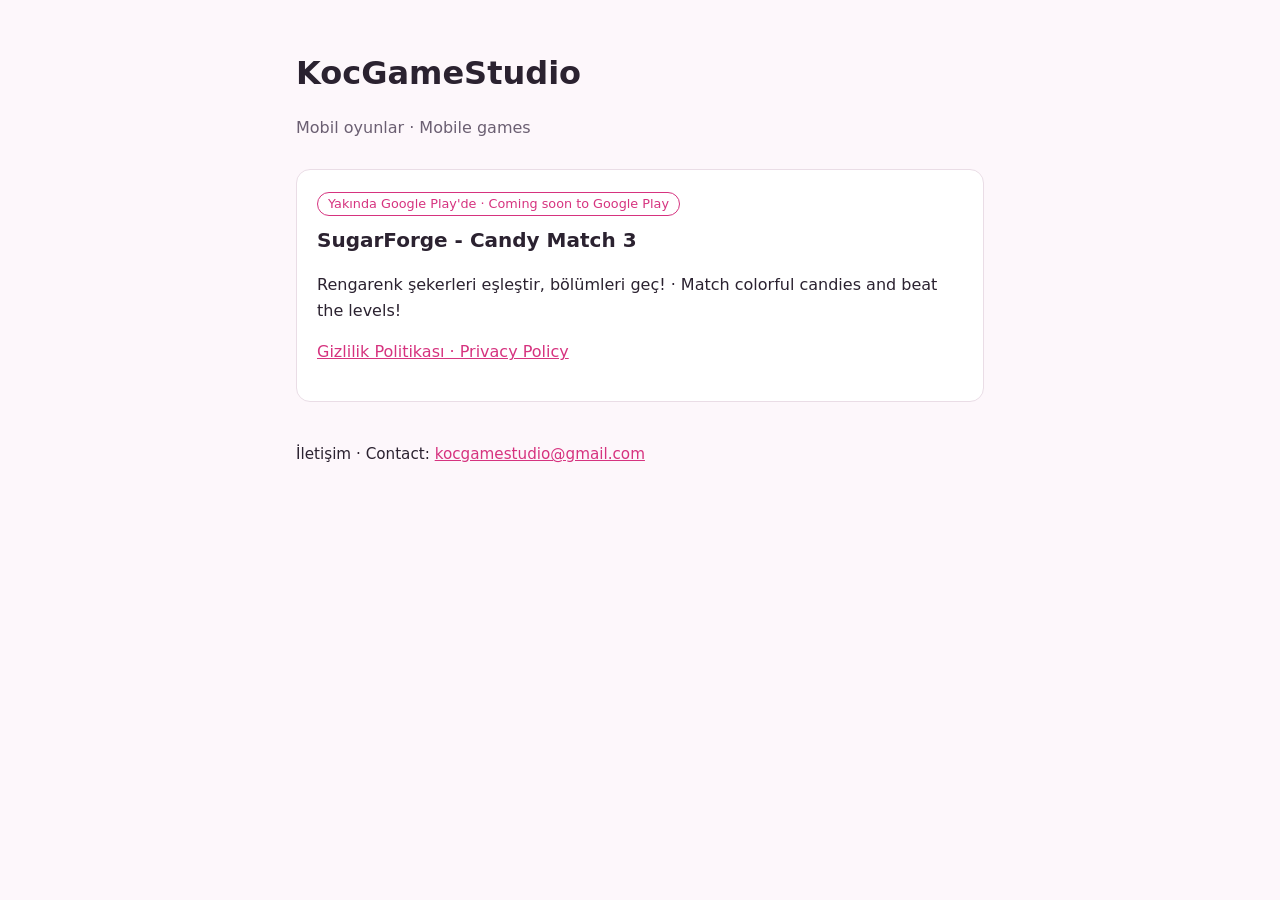
==== index.html @ b7be0c3c "Add files via upload" ====
<!doctype html>
<html lang="tr">
<head>
<meta charset="utf-8">
<meta name="viewport" content="width=device-width, initial-scale=1">
<title>KocGameStudio</title>
<meta name="description" content="KocGameStudio – mobil oyunlar. SugarForge - Candy Match 3.">
<style>
  :root {
    --bg: #fdf7fb;
    --surface: #ffffff;
    --text: #2b2230;
    --muted: #6b5f72;
    --accent: #d6337f;
    --border: #eadde6;
  }
  @media (prefers-color-scheme: dark) {
    :root {
      --bg: #1b1620;
      --surface: #241d2a;
      --text: #f1e9f4;
      --muted: #b5a8bd;
      --accent: #ff6fae;
      --border: #3a3041;
    }
  }
  * { box-sizing: border-box; }
  body {
    margin: 0;
    background: var(--bg);
    color: var(--text);
    font: 16px/1.6 system-ui, -apple-system, "Segoe UI", Roboto, Arial, sans-serif;
  }
  main { max-width: 720px; margin: 0 auto; padding: 48px 16px 64px; }
  h1 { font-size: 2rem; margin: 0 0 4px; }
  .muted { color: var(--muted); }
  .card {
    background: var(--surface);
    border: 1px solid var(--border);
    border-radius: 14px;
    padding: 20px;
    margin-top: 28px;
  }
  .card h2 { margin: 0 0 4px; font-size: 1.25rem; }
  .badge {
    display: inline-block;
    font-size: 0.8rem;
    color: var(--accent);
    border: 1px solid var(--accent);
    border-radius: 999px;
    padding: 1px 10px;
    margin-bottom: 8px;
  }
  a { color: var(--accent); }
  footer { margin-top: 40px; font-size: 0.95rem; }
</style>
</head>
<body>
<main>
  <h1>KocGameStudio</h1>
  <p class="muted">Mobil oyunlar · Mobile games</p>

  <section class="card">
    <span class="badge">Yakında Google Play'de · Coming soon to Google Play</span>
    <h2>SugarForge - Candy Match 3</h2>
    <p>Rengarenk şekerleri eşleştir, bölümleri geç! · Match colorful candies and beat the levels!</p>
    <p><a href="privacy-policy.html">Gizlilik Politikası · Privacy Policy</a></p>
  </section>

  <footer>
    <p>İletişim · Contact: <a href="mailto:kocgamestudio@gmail.com">kocgamestudio@gmail.com</a></p>
  </footer>
</main>
</body>
</html>
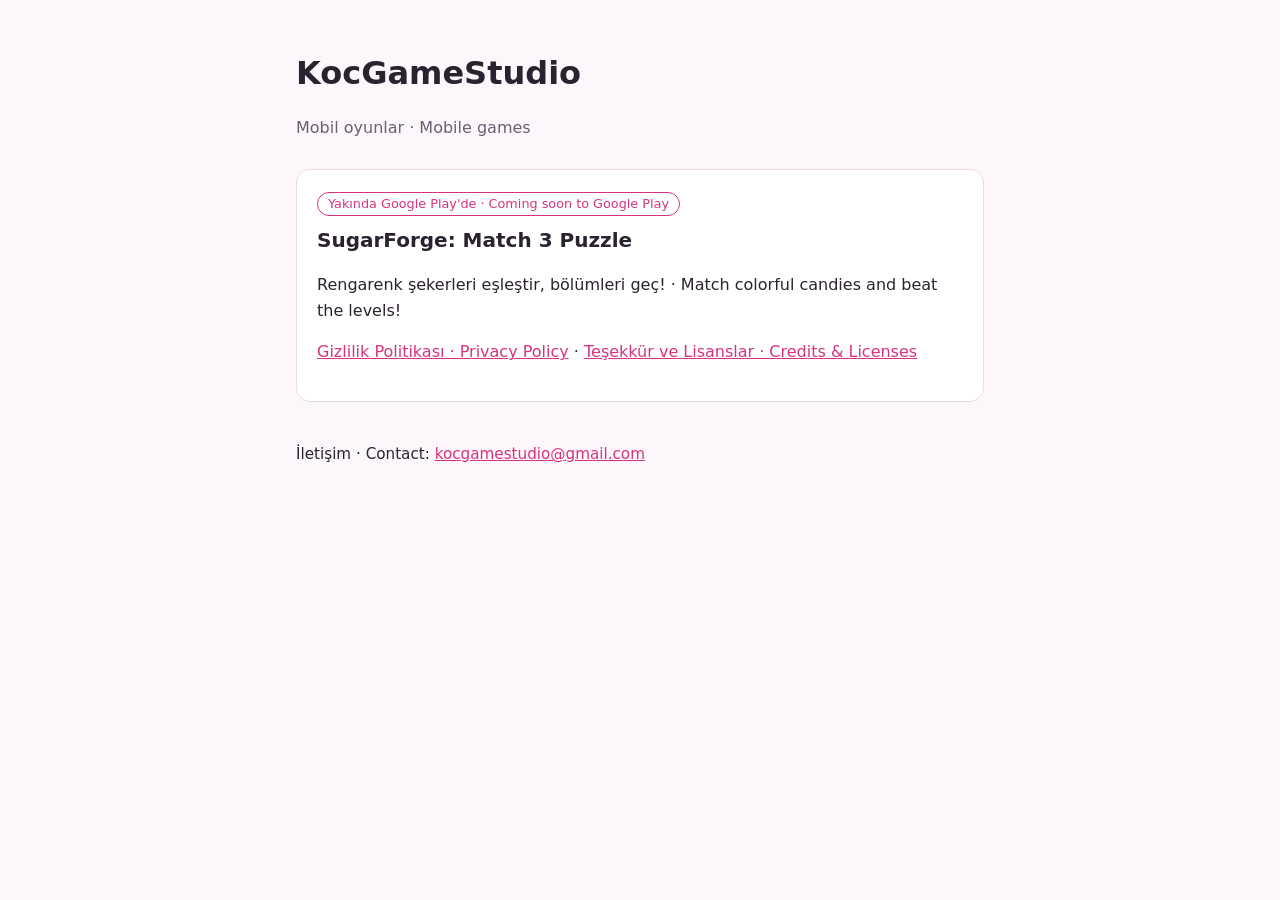
==== commit 8c8ff525: "Add files via upload" ====
--- a/index.html
+++ b/index.html
@@ -4,7 +4,7 @@
 <meta charset="utf-8">
 <meta name="viewport" content="width=device-width, initial-scale=1">
 <title>KocGameStudio</title>
-<meta name="description" content="KocGameStudio – mobil oyunlar. SugarForge - Candy Match 3.">
+<meta name="description" content="KocGameStudio – mobil oyunlar. SugarForge: Match 3 Puzzle.">
 <style>
   :root {
     --bg: #fdf7fb;
@@ -62,9 +62,10 @@
 
   <section class="card">
     <span class="badge">Yakında Google Play'de · Coming soon to Google Play</span>
-    <h2>SugarForge - Candy Match 3</h2>
+    <h2>SugarForge: Match 3 Puzzle</h2>
     <p>Rengarenk şekerleri eşleştir, bölümleri geç! · Match colorful candies and beat the levels!</p>
-    <p><a href="privacy-policy.html">Gizlilik Politikası · Privacy Policy</a></p>
+    <p><a href="privacy-policy.html">Gizlilik Politikası · Privacy Policy</a> ·
+       <a href="credits.html">Teşekkür ve Lisanslar · Credits &amp; Licenses</a></p>
   </section>
 
   <footer>
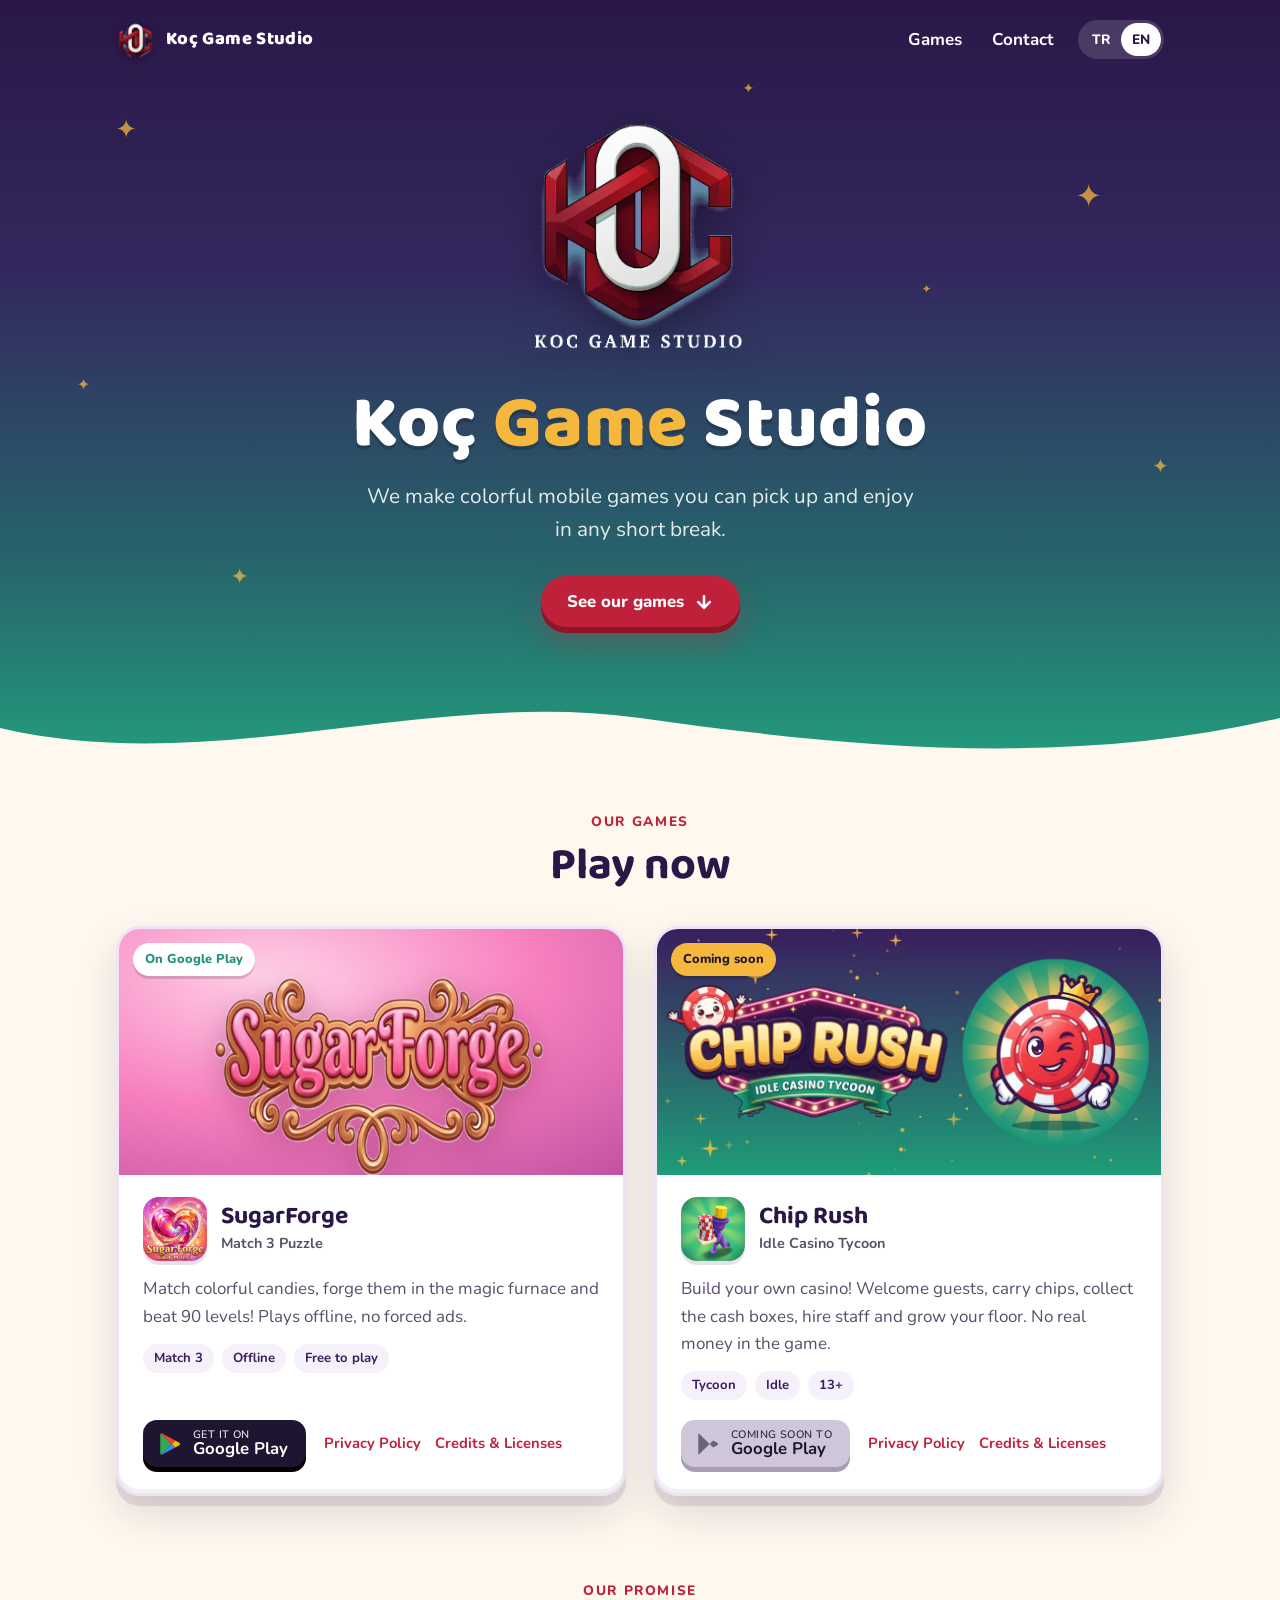
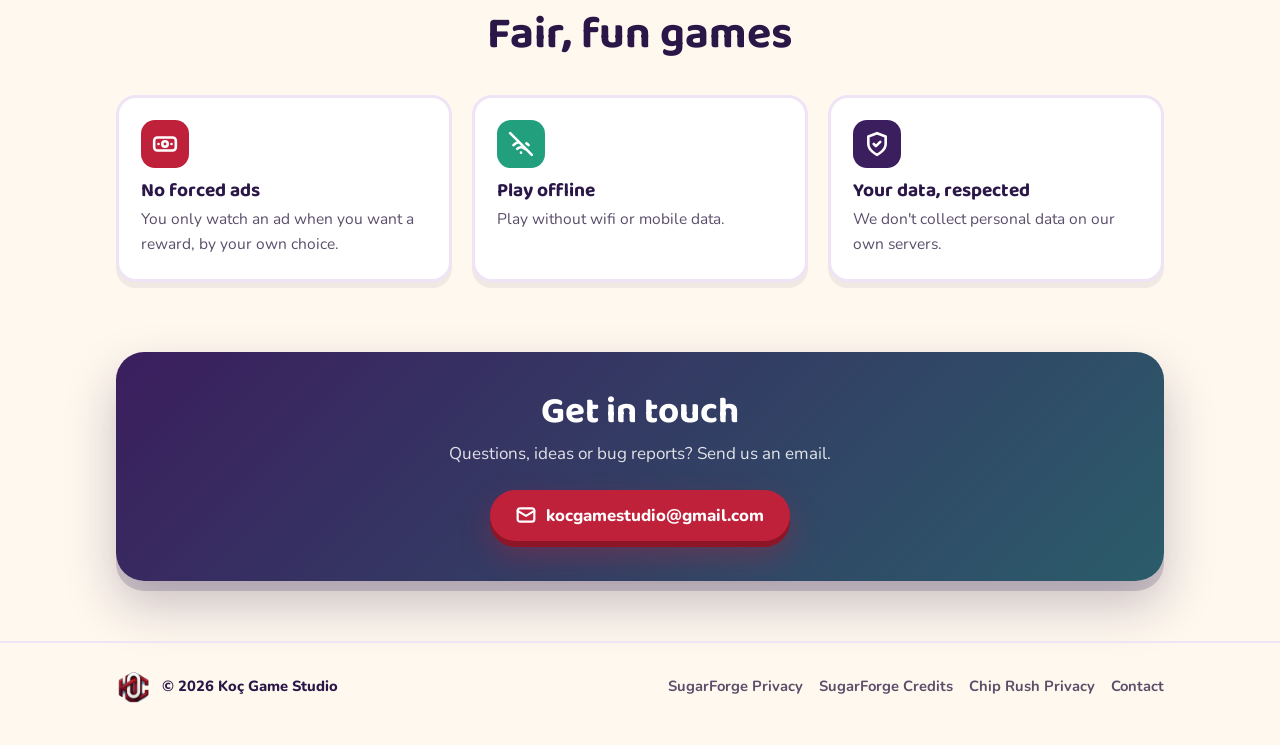
==== commit a44e27f3: "Add files via upload" ====
--- a/index.html
+++ b/index.html
@@ -3,74 +3,384 @@
 <head>
 <meta charset="utf-8">
 <meta name="viewport" content="width=device-width, initial-scale=1">
-<title>KocGameStudio</title>
-<meta name="description" content="KocGameStudio – mobil oyunlar. SugarForge: Match 3 Puzzle.">
+<title>Koç Game Studio</title>
+<meta name="description" content="Koç Game Studio – mobil oyunlar. SugarForge: Şeker Eşleştirme ve Chip Rush: Idle Casino Tycoon.">
+<meta property="og:title" content="Koç Game Studio">
+<meta property="og:description" content="Mobil oyunlar · Mobile games">
+<meta property="og:image" content="https://kocgamestudioo.github.io/assets/koc-logo.png">
+<meta name="theme-color" content="#3B1E5E">
+<link rel="icon" type="image/png" href="assets/favicon.png">
+<link rel="preconnect" href="https://fonts.googleapis.com">
+<link rel="preconnect" href="https://fonts.gstatic.com" crossorigin>
+<link href="https://fonts.googleapis.com/css2?family=Baloo+2:wght@600;700;800&family=Nunito:wght@400;600;700;800&display=swap" rel="stylesheet">
 <style>
   :root {
-    --bg: #fdf7fb;
-    --surface: #ffffff;
-    --text: #2b2230;
-    --muted: #6b5f72;
-    --accent: #d6337f;
-    --border: #eadde6;
-  }
-  @media (prefers-color-scheme: dark) {
-    :root {
-      --bg: #1b1620;
-      --surface: #241d2a;
-      --text: #f1e9f4;
-      --muted: #b5a8bd;
-      --accent: #ff6fae;
-      --border: #3a3041;
-    }
+    --night: #2A1748;
+    --night-2: #3B1E5E;
+    --teal: #1F8F7A;
+    --emerald: #22A07E;
+    --koc-red: #C0213A;
+    --koc-red-dark: #8E1528;
+    --gold: #F5B83D;
+    --pink: #EC4899;
+    --cream: #FFF8EE;
+    --ink: #1E1530;
+    --ink-soft: #5B4E6B;
+    --card: #FFFFFF;
+    --line: #EFE4F5;
+    --radius: 24px;
+    --clay: 0 10px 0 rgba(42, 23, 72, .10), 0 18px 40px rgba(42, 23, 72, .14), inset 0 -4px 0 rgba(42, 23, 72, .06);
   }
   * { box-sizing: border-box; }
+  html { scroll-behavior: smooth; }
   body {
     margin: 0;
-    background: var(--bg);
-    color: var(--text);
-    font: 16px/1.6 system-ui, -apple-system, "Segoe UI", Roboto, Arial, sans-serif;
-  }
-  main { max-width: 720px; margin: 0 auto; padding: 48px 16px 64px; }
-  h1 { font-size: 2rem; margin: 0 0 4px; }
-  .muted { color: var(--muted); }
-  .card {
-    background: var(--surface);
-    border: 1px solid var(--border);
-    border-radius: 14px;
-    padding: 20px;
-    margin-top: 28px;
-  }
-  .card h2 { margin: 0 0 4px; font-size: 1.25rem; }
+    background: var(--cream);
+    color: var(--ink);
+    font: 17px/1.6 "Nunito", system-ui, -apple-system, "Segoe UI", Roboto, Arial, sans-serif;
+    -webkit-font-smoothing: antialiased;
+  }
+  h1, h2, h3 { font-family: "Baloo 2", "Nunito", sans-serif; line-height: 1.1; margin: 0; }
+  a { color: inherit; }
+  img { display: block; max-width: 100%; }
+  .wrap { max-width: 1080px; margin: 0 auto; padding: 0 16px; }
+
+  /* ---------- top bar ---------- */
+  .bar {
+    position: absolute; inset: 0 0 auto 0; z-index: 5;
+    display: flex; align-items: center; justify-content: space-between;
+    max-width: 1080px; margin: 0 auto; padding: 18px 16px;
+  }
+  .brand { display: flex; align-items: center; gap: 10px; text-decoration: none; color: #fff; font-family: "Baloo 2"; font-weight: 800; font-size: 1.15rem; letter-spacing: .02em; }
+  .brand img { width: 40px; height: 40px; filter: drop-shadow(0 2px 4px rgba(0,0,0,.35)); }
+  .bar nav { display: flex; align-items: center; gap: 6px; }
+  .bar nav a { color: #fff; text-decoration: none; font-weight: 700; padding: 8px 12px; border-radius: 999px; transition: background .2s; }
+  .bar nav a:hover { background: rgba(255,255,255,.14); }
+  .lang { display: inline-flex; background: rgba(255,255,255,.14); border-radius: 999px; padding: 3px; margin-left: 6px; }
+  .lang button { all: unset; cursor: pointer; color: #fff; font-weight: 800; font-size: .85rem; padding: 6px 11px; border-radius: 999px; transition: background .2s, color .2s; }
+  .lang button[aria-pressed="true"] { background: #fff; color: var(--night); }
+  .lang button:focus-visible, .bar nav a:focus-visible { outline: 3px solid var(--gold); outline-offset: 2px; }
+
+  /* ---------- hero ---------- */
+  .hero {
+    position: relative; overflow: hidden; color: #fff; text-align: center;
+    background: linear-gradient(180deg, var(--night) 0%, #33285E 35%, #26646B 72%, var(--emerald) 100%);
+    padding: 120px 0 150px;
+  }
+  .stars { position: absolute; inset: 0; pointer-events: none; }
+  .stars span { position: absolute; color: var(--gold); opacity: .75; animation: twinkle 3.2s ease-in-out infinite; }
+  @keyframes twinkle { 0%,100% { opacity: .25; transform: scale(.8); } 50% { opacity: .95; transform: scale(1.1); } }
+  .logo-tile {
+    position: relative; width: 230px; margin: 0 auto 22px;
+    animation: float 5s ease-in-out infinite;
+  }
+  .logo-tile::before {
+    content: ""; position: absolute; inset: 8% 4% 14%; border-radius: 50%; z-index: -1;
+    background: radial-gradient(circle, rgba(192,33,58,.55) 0%, rgba(34,160,126,.35) 45%, transparent 72%);
+    filter: blur(18px);
+  }
+  .logo-tile img { width: 100%; height: auto; filter: drop-shadow(0 10px 18px rgba(0,0,0,.35)); }
+  @keyframes float { 0%,100% { transform: translateY(0); } 50% { transform: translateY(-10px); } }
+  .hero h1 { font-size: clamp(2.6rem, 7vw, 4.6rem); font-weight: 800; letter-spacing: .01em; text-shadow: 0 4px 0 rgba(0,0,0,.18); }
+  .hero h1 em { font-style: normal; color: var(--gold); }
+  .hero p.lead { font-size: clamp(1.05rem, 2.4vw, 1.3rem); max-width: 560px; margin: 14px auto 30px; color: rgba(255,255,255,.88); }
+  .btn {
+    display: inline-flex; align-items: center; gap: 10px; cursor: pointer;
+    font: 800 1.05rem "Nunito", sans-serif; text-decoration: none;
+    padding: 14px 26px; border-radius: 999px; border: 0;
+    transition: transform .2s ease-out, box-shadow .2s ease-out, filter .2s;
+  }
+  .btn:hover { transform: translateY(-2px); filter: brightness(1.05); }
+  .btn:active { transform: translateY(2px); }
+  .btn:focus-visible { outline: 3px solid var(--gold); outline-offset: 3px; }
+  .btn-red { background: var(--koc-red); color: #fff; box-shadow: 0 6px 0 var(--koc-red-dark), 0 14px 30px rgba(192,33,58,.35); }
+  .btn-red:active { box-shadow: 0 2px 0 var(--koc-red-dark); }
+  .wave { position: absolute; left: 0; right: 0; bottom: -1px; width: 100%; height: 90px; }
+
+  /* ---------- games ---------- */
+  section.games { padding: 30px 0 70px; }
+  .eyebrow { display: inline-block; font-weight: 800; font-size: .85rem; letter-spacing: .12em; text-transform: uppercase; color: var(--koc-red); margin-bottom: 8px; }
+  .section-head { text-align: center; margin-bottom: 36px; }
+  .section-head h2 { font-size: clamp(2rem, 5vw, 2.8rem); color: var(--night); }
+  .grid { display: grid; grid-template-columns: repeat(auto-fit, minmax(300px, 1fr)); gap: 28px; }
+
+  .game {
+    background: var(--card); border-radius: var(--radius); overflow: hidden;
+    border: 3px solid var(--line); box-shadow: var(--clay);
+    display: flex; flex-direction: column;
+    transition: transform .25s ease-out, box-shadow .25s ease-out;
+  }
+  .game:hover { transform: translateY(-6px); box-shadow: 0 16px 0 rgba(42,23,72,.08), 0 28px 50px rgba(42,23,72,.18), inset 0 -4px 0 rgba(42,23,72,.06); }
+  .cover { position: relative; aspect-ratio: 1024 / 500; display: grid; place-items: center; overflow: hidden; }
+  .cover.sf { background: radial-gradient(120% 120% at 30% 20%, #FFD1E8 0%, #F77FBE 45%, #B4469A 100%); }
+  .cover.sf img { width: 78%; filter: drop-shadow(0 8px 16px rgba(120, 30, 80, .35)); }
+  .cover.cr img { width: 100%; height: 100%; object-fit: cover; }
   .badge {
-    display: inline-block;
-    font-size: 0.8rem;
-    color: var(--accent);
-    border: 1px solid var(--accent);
-    border-radius: 999px;
-    padding: 1px 10px;
-    margin-bottom: 8px;
-  }
-  a { color: var(--accent); }
-  footer { margin-top: 40px; font-size: 0.95rem; }
+    position: absolute; top: 14px; left: 14px;
+    font-weight: 800; font-size: .8rem; padding: 6px 12px; border-radius: 999px;
+    box-shadow: 0 3px 0 rgba(0,0,0,.15);
+  }
+  .badge.live { background: #fff; color: var(--teal); }
+  .badge.soon { background: var(--gold); color: var(--ink); }
+  .game-body { padding: 22px 24px 26px; display: flex; flex-direction: column; gap: 14px; flex: 1; }
+  .game-title { display: flex; align-items: center; gap: 14px; }
+  .game-title img { width: 64px; height: 64px; border-radius: 16px; box-shadow: 0 4px 0 rgba(42,23,72,.12); flex: none; }
+  .game-title h3 { font-size: 1.55rem; color: var(--night); }
+  .game-title small { display: block; color: var(--ink-soft); font-weight: 700; font-size: .9rem; margin-top: 2px; }
+  .game p { margin: 0; color: var(--ink-soft); }
+  .tags { display: flex; flex-wrap: wrap; gap: 8px; }
+  .tags span { background: #F6F0FA; color: var(--night-2); font-weight: 700; font-size: .82rem; padding: 4px 11px; border-radius: 999px; }
+  .game-foot { margin-top: auto; display: flex; flex-wrap: wrap; align-items: center; gap: 12px 18px; padding-top: 6px; }
+  .play {
+    display: inline-flex; align-items: center; gap: 10px; text-decoration: none; cursor: pointer;
+    background: var(--ink); color: #fff; padding: 9px 18px 9px 14px; border-radius: 14px;
+    box-shadow: 0 5px 0 #000; transition: transform .2s ease-out, box-shadow .2s ease-out;
+  }
+  .play:hover { transform: translateY(-2px); }
+  .play:active { transform: translateY(3px); box-shadow: 0 2px 0 #000; }
+  .play:focus-visible { outline: 3px solid var(--gold); outline-offset: 3px; }
+  .play svg { width: 26px; height: 26px; }
+  .play span { line-height: 1.05; }
+  .play small { display: block; font-size: .68rem; font-weight: 600; opacity: .85; letter-spacing: .04em; }
+  .play b { font-size: 1.05rem; }
+  .play.disabled { background: #CFC6D9; color: var(--ink); box-shadow: 0 5px 0 #A99DB6; cursor: default; }
+  .play.disabled:hover { transform: none; }
+  .links { display: flex; flex-wrap: wrap; gap: 6px 14px; font-size: .92rem; font-weight: 700; }
+  .links a { color: var(--koc-red); text-decoration: none; }
+  .links a:hover { text-decoration: underline; }
+  .links a:focus-visible { outline: 3px solid var(--gold); outline-offset: 2px; border-radius: 4px; }
+  .links .muted { color: var(--ink-soft); font-weight: 600; }
+
+  /* ---------- about / values ---------- */
+  section.about { padding: 10px 0 70px; }
+  .values { display: grid; grid-template-columns: repeat(auto-fit, minmax(220px, 1fr)); gap: 20px; }
+  .value { background: var(--card); border: 3px solid var(--line); border-radius: 20px; padding: 22px; box-shadow: 0 6px 0 rgba(42,23,72,.07); }
+  .value .ic { width: 48px; height: 48px; border-radius: 14px; display: grid; place-items: center; margin-bottom: 12px; color: #fff; }
+  .value .ic svg { width: 26px; height: 26px; }
+  .value h3 { font-size: 1.2rem; color: var(--night); margin-bottom: 6px; }
+  .value p { margin: 0; color: var(--ink-soft); font-size: .97rem; }
+
+  /* ---------- contact / footer ---------- */
+  .contact {
+    background: linear-gradient(135deg, var(--night-2), #2B5C6A); color: #fff;
+    border-radius: 28px; padding: 40px 28px; text-align: center; margin-bottom: 60px;
+    box-shadow: 0 10px 0 rgba(42,23,72,.18), 0 24px 50px rgba(42,23,72,.25);
+  }
+  .contact h2 { font-size: clamp(1.7rem, 4vw, 2.3rem); margin-bottom: 8px; }
+  .contact p { margin: 0 0 22px; color: rgba(255,255,255,.85); }
+  footer { border-top: 2px solid var(--line); padding: 26px 0 40px; color: var(--ink-soft); font-size: .92rem; }
+  footer .wrap { display: flex; flex-wrap: wrap; align-items: center; justify-content: space-between; gap: 14px; }
+  footer .f-brand { display: flex; align-items: center; gap: 10px; font-weight: 800; color: var(--night); }
+  footer .f-brand img { width: 36px; height: 36px; }
+  footer nav { display: flex; flex-wrap: wrap; gap: 6px 16px; }
+  footer a { color: var(--ink-soft); text-decoration: none; font-weight: 700; }
+  footer a:hover { color: var(--koc-red); }
+
+  html[lang="en"] .tr, html:not([lang="en"]) .en { display: none !important; }
+
+  @media (max-width: 640px) {
+    .bar nav a.nav-link { display: none; }
+    .hero { padding: 104px 0 130px; }
+    .logo-tile { width: 180px; }
+    .game-body { padding: 20px; }
+  }
+  @media (prefers-reduced-motion: reduce) {
+    *, *::before, *::after { animation: none !important; transition: none !important; }
+    html { scroll-behavior: auto; }
+  }
 </style>
 </head>
 <body>
+
+<header class="hero" id="top">
+  <div class="bar">
+    <a class="brand" href="#top"><img src="assets/koc-mark.png" alt="">Koç Game Studio</a>
+    <nav aria-label="Menü">
+      <a class="nav-link" href="#games"><span class="tr">Oyunlar</span><span class="en">Games</span></a>
+      <a class="nav-link" href="#contact"><span class="tr">İletişim</span><span class="en">Contact</span></a>
+      <div class="lang" role="group" aria-label="Dil / Language">
+        <button type="button" data-lang="tr" aria-pressed="true">TR</button>
+        <button type="button" data-lang="en" aria-pressed="false">EN</button>
+      </div>
+    </nav>
+  </div>
+
+  <div class="stars" aria-hidden="true">
+    <span style="top:14%;left:9%;font-size:26px">✦</span>
+    <span style="top:22%;left:84%;font-size:32px;animation-delay:.8s">✦</span>
+    <span style="top:48%;left:6%;font-size:16px;animation-delay:1.6s">✦</span>
+    <span style="top:58%;left:90%;font-size:20px;animation-delay:.4s">✦</span>
+    <span style="top:10%;left:58%;font-size:14px;animation-delay:2.2s">✦</span>
+    <span style="top:72%;left:18%;font-size:22px;animation-delay:1.1s">✦</span>
+    <span style="top:36%;left:72%;font-size:12px;animation-delay:2.6s">✦</span>
+  </div>
+
+  <div class="wrap">
+    <div class="logo-tile"><img src="assets/koc-logo.png" alt="Koç Game Studio logosu" width="252" height="266"></div>
+    <h1>Koç <em>Game</em> Studio</h1>
+    <p class="lead">
+      <span class="tr">Kısa molalarda açıp keyifle oynanan, rengarenk mobil oyunlar yapıyoruz.</span>
+      <span class="en">We make colorful mobile games you can pick up and enjoy in any short break.</span>
+    </p>
+    <a class="btn btn-red" href="#games">
+      <span class="tr">Oyunlarımızı gör</span><span class="en">See our games</span>
+      <svg width="20" height="20" viewBox="0 0 24 24" fill="none" stroke="currentColor" stroke-width="3" stroke-linecap="round" stroke-linejoin="round" aria-hidden="true"><path d="M12 5v14M5 12l7 7 7-7"/></svg>
+    </a>
+  </div>
+
+  <svg class="wave" viewBox="0 0 1440 90" preserveAspectRatio="none" aria-hidden="true"><path d="M0 40 C 240 90 480 0 720 30 S 1200 80 1440 30 V 90 H 0 Z" fill="#FFF8EE"/></svg>
+</header>
+
 <main>
-  <h1>KocGameStudio</h1>
-  <p class="muted">Mobil oyunlar · Mobile games</p>
-
-  <section class="card">
-    <span class="badge">Yakında Google Play'de · Coming soon to Google Play</span>
-    <h2>SugarForge: Match 3 Puzzle</h2>
-    <p>Rengarenk şekerleri eşleştir, bölümleri geç! · Match colorful candies and beat the levels!</p>
-    <p><a href="privacy-policy.html">Gizlilik Politikası · Privacy Policy</a> ·
-       <a href="credits.html">Teşekkür ve Lisanslar · Credits &amp; Licenses</a></p>
+  <section class="games" id="games">
+    <div class="wrap">
+      <div class="section-head">
+        <span class="eyebrow"><span class="tr">Oyunlarımız</span><span class="en">Our games</span></span>
+        <h2><span class="tr">Hemen oyna</span><span class="en">Play now</span></h2>
+      </div>
+
+      <div class="grid">
+        <!-- SugarForge -->
+        <article class="game">
+          <div class="cover sf">
+            <span class="badge live"><span class="tr">Google Play'de</span><span class="en">On Google Play</span></span>
+            <img src="assets/sugarforge-logo.png" alt="SugarForge" width="564" height="281" loading="lazy">
+          </div>
+          <div class="game-body">
+            <div class="game-title">
+              <img src="assets/sugarforge-icon.png" alt="" width="64" height="64">
+              <div>
+                <h3>SugarForge</h3>
+                <small><span class="tr">Şeker Eşleştirme · Bulmaca</span><span class="en">Match 3 Puzzle</span></small>
+              </div>
+            </div>
+            <p>
+              <span class="tr">Rengarenk şekerleri eşleştir, sihirli ocakta dövüp patlat, 90 bölümü geç! İnternetsiz oynanır, zorunlu reklam yok.</span>
+              <span class="en">Match colorful candies, forge them in the magic furnace and beat 90 levels! Plays offline, no forced ads.</span>
+            </p>
+            <div class="tags">
+              <span class="tr">Üçlü eşleştirme</span><span class="en">Match 3</span>
+              <span class="tr">İnternetsiz</span><span class="en">Offline</span>
+              <span class="tr">Ücretsiz</span><span class="en">Free to play</span>
+            </div>
+            <div class="game-foot">
+              <a class="play" href="https://play.google.com/store/apps/details?id=com.kocgamestudio.sugarforge" target="_blank" rel="noopener">
+                <svg viewBox="0 0 24 24" aria-hidden="true"><path fill="#34A853" d="M3.6 2.3 13.5 12l-9.9 9.7c-.4-.2-.6-.6-.6-1.1V3.4c0-.5.2-.9.6-1.1Z"/><path fill="#FBBC04" d="m16.8 15.3-3.3-3.3 3.3-3.3 3.8 2.2c.9.5.9 1.8 0 2.3l-3.8 2.1Z"/><path fill="#4285F4" d="M16.8 15.3 13.5 12l-9.9 9.7c.3.2.8.2 1.2 0l12-6.4Z"/><path fill="#EA4335" d="M16.8 8.7 4.8 2.3c-.4-.2-.9-.2-1.2 0L13.5 12l3.3-3.3Z"/></svg>
+                <span><small class="tr">ŞİMDİ İNDİR</small><small class="en">GET IT ON</small><b>Google Play</b></span>
+              </a>
+              <div class="links">
+                <a href="privacy-policy.html"><span class="tr">Gizlilik Politikası</span><span class="en">Privacy Policy</span></a>
+                <a href="credits.html"><span class="tr">Teşekkür ve Lisanslar</span><span class="en">Credits &amp; Licenses</span></a>
+              </div>
+            </div>
+          </div>
+        </article>
+
+        <!-- Chip Rush -->
+        <article class="game">
+          <div class="cover cr">
+            <span class="badge soon"><span class="tr">Yakında</span><span class="en">Coming soon</span></span>
+            <img src="assets/chiprush-feature.jpg" alt="Chip Rush: Idle Casino Tycoon" width="1024" height="500" loading="lazy">
+          </div>
+          <div class="game-body">
+            <div class="game-title">
+              <img src="assets/chiprush-icon.png" alt="" width="64" height="64">
+              <div>
+                <h3>Chip Rush</h3>
+                <small>Idle Casino Tycoon</small>
+              </div>
+            </div>
+            <p>
+              <span class="tr">Kendi casinonu kur! Misafirleri karşıla, fişleri taşı, kasaları topla, personel al ve salonunu büyüt. Oyunda gerçek para yoktur.</span>
+              <span class="en">Build your own casino! Welcome guests, carry chips, collect the cash boxes, hire staff and grow your floor. No real money in the game.</span>
+            </p>
+            <div class="tags">
+              <span class="tr">İşletme</span><span class="en">Tycoon</span>
+              <span class="tr">Idle</span><span class="en">Idle</span>
+              <span class="tr">13+</span><span class="en">13+</span>
+            </div>
+            <div class="game-foot">
+              <span class="play disabled" aria-disabled="true">
+                <svg viewBox="0 0 24 24" aria-hidden="true"><path fill="currentColor" opacity=".55" d="M3.6 2.3 13.5 12l-9.9 9.7c-.4-.2-.6-.6-.6-1.1V3.4c0-.5.2-.9.6-1.1Zm13.2 6.4 3.8 2.2c.9.5.9 1.8 0 2.3l-3.8 2.1-3.3-3.3 3.3-3.3Z"/></svg>
+                <span><small class="tr">ÇOK YAKINDA</small><small class="en">COMING SOON TO</small><b>Google Play</b></span>
+              </span>
+              <div class="links">
+                <a href="chiprush/privacy-policy.html"><span class="tr">Gizlilik Politikası</span><span class="en">Privacy Policy</span></a>
+                <a href="chiprush/credits.html"><span class="tr">Teşekkür ve Lisanslar</span><span class="en">Credits &amp; Licenses</span></a>
+              </div>
+            </div>
+          </div>
+        </article>
+      </div>
+    </div>
   </section>
 
-  <footer>
-    <p>İletişim · Contact: <a href="mailto:kocgamestudio@gmail.com">kocgamestudio@gmail.com</a></p>
-  </footer>
+  <section class="about">
+    <div class="wrap">
+      <div class="section-head">
+        <span class="eyebrow"><span class="tr">Söz veriyoruz</span><span class="en">Our promise</span></span>
+        <h2><span class="tr">Adil ve keyifli oyunlar</span><span class="en">Fair, fun games</span></h2>
+      </div>
+      <div class="values">
+        <div class="value">
+          <div class="ic" style="background:var(--koc-red)"><svg viewBox="0 0 24 24" fill="none" stroke="currentColor" stroke-width="2.4" stroke-linecap="round" stroke-linejoin="round" aria-hidden="true"><rect x="2" y="6" width="20" height="12" rx="3"/><path d="M6 12h.01M18 12h.01"/><circle cx="12" cy="12" r="2.5"/></svg></div>
+          <h3><span class="tr">Zorunlu reklam yok</span><span class="en">No forced ads</span></h3>
+          <p><span class="tr">Reklamı sadece bir ödül istediğinde, kendi seçiminle izlersin.</span><span class="en">You only watch an ad when you want a reward, by your own choice.</span></p>
+        </div>
+        <div class="value">
+          <div class="ic" style="background:var(--emerald)"><svg viewBox="0 0 24 24" fill="none" stroke="currentColor" stroke-width="2.4" stroke-linecap="round" stroke-linejoin="round" aria-hidden="true"><path d="M2 2l20 20M8.5 16.5a5 5 0 0 1 7 0M5 13a10 10 0 0 1 5.2-2.8M19 13a10 10 0 0 0-2-1.5M12 20h.01"/></svg></div>
+          <h3><span class="tr">İnternetsiz oyna</span><span class="en">Play offline</span></h3>
+          <p><span class="tr">Wifi ya da mobil veri olmadan da oynayabilirsin.</span><span class="en">Play without wifi or mobile data.</span></p>
+        </div>
+        <div class="value">
+          <div class="ic" style="background:var(--night-2)"><svg viewBox="0 0 24 24" fill="none" stroke="currentColor" stroke-width="2.4" stroke-linecap="round" stroke-linejoin="round" aria-hidden="true"><path d="M12 22s8-4 8-10V5l-8-3-8 3v7c0 6 8 10 8 10Z"/><path d="m9 12 2 2 4-4"/></svg></div>
+          <h3><span class="tr">Verine saygı</span><span class="en">Your data, respected</span></h3>
+          <p><span class="tr">Kendi sunucularımızda senden kişisel veri toplamıyoruz.</span><span class="en">We don't collect personal data on our own servers.</span></p>
+        </div>
+      </div>
+    </div>
+  </section>
+
+  <section id="contact">
+    <div class="wrap">
+      <div class="contact">
+        <h2><span class="tr">Bize yaz</span><span class="en">Get in touch</span></h2>
+        <p><span class="tr">Soru, öneri ya da hata bildirimi için e-posta gönder.</span><span class="en">Questions, ideas or bug reports? Send us an email.</span></p>
+        <a class="btn btn-red" href="mailto:kocgamestudio@gmail.com">
+          <svg width="20" height="20" viewBox="0 0 24 24" fill="none" stroke="currentColor" stroke-width="2.6" stroke-linecap="round" stroke-linejoin="round" aria-hidden="true"><rect x="2" y="4" width="20" height="16" rx="3"/><path d="m22 7-10 6L2 7"/></svg>
+          kocgamestudio@gmail.com
+        </a>
+      </div>
+    </div>
+  </section>
 </main>
+
+<footer>
+  <div class="wrap">
+    <div class="f-brand"><img src="assets/koc-mark.png" alt="">© 2026 Koç Game Studio</div>
+    <nav aria-label="Alt menü">
+      <a href="privacy-policy.html"><span class="tr">SugarForge Gizlilik</span><span class="en">SugarForge Privacy</span></a>
+      <a href="credits.html"><span class="tr">SugarForge Lisanslar</span><span class="en">SugarForge Credits</span></a>
+      <a href="chiprush/privacy-policy.html"><span class="tr">Chip Rush Gizlilik</span><span class="en">Chip Rush Privacy</span></a>
+      <a href="mailto:kocgamestudio@gmail.com"><span class="tr">İletişim</span><span class="en">Contact</span></a>
+    </nav>
+  </div>
+</footer>
+
+<script>
+  (function () {
+    var root = document.documentElement;
+    var buttons = document.querySelectorAll('.lang button');
+    function setLang(l) {
+      root.lang = l;
+      buttons.forEach(function (b) { b.setAttribute('aria-pressed', String(b.dataset.lang === l)); });
+      try { localStorage.setItem('kgs-lang', l); } catch (e) {}
+    }
+    var saved = null;
+    try { saved = localStorage.getItem('kgs-lang'); } catch (e) {}
+    setLang(saved || ((navigator.language || 'tr').toLowerCase().indexOf('tr') === 0 ? 'tr' : 'en'));
+    buttons.forEach(function (b) { b.addEventListener('click', function () { setLang(b.dataset.lang); }); });
+  })();
+</script>
 </body>
 </html>
